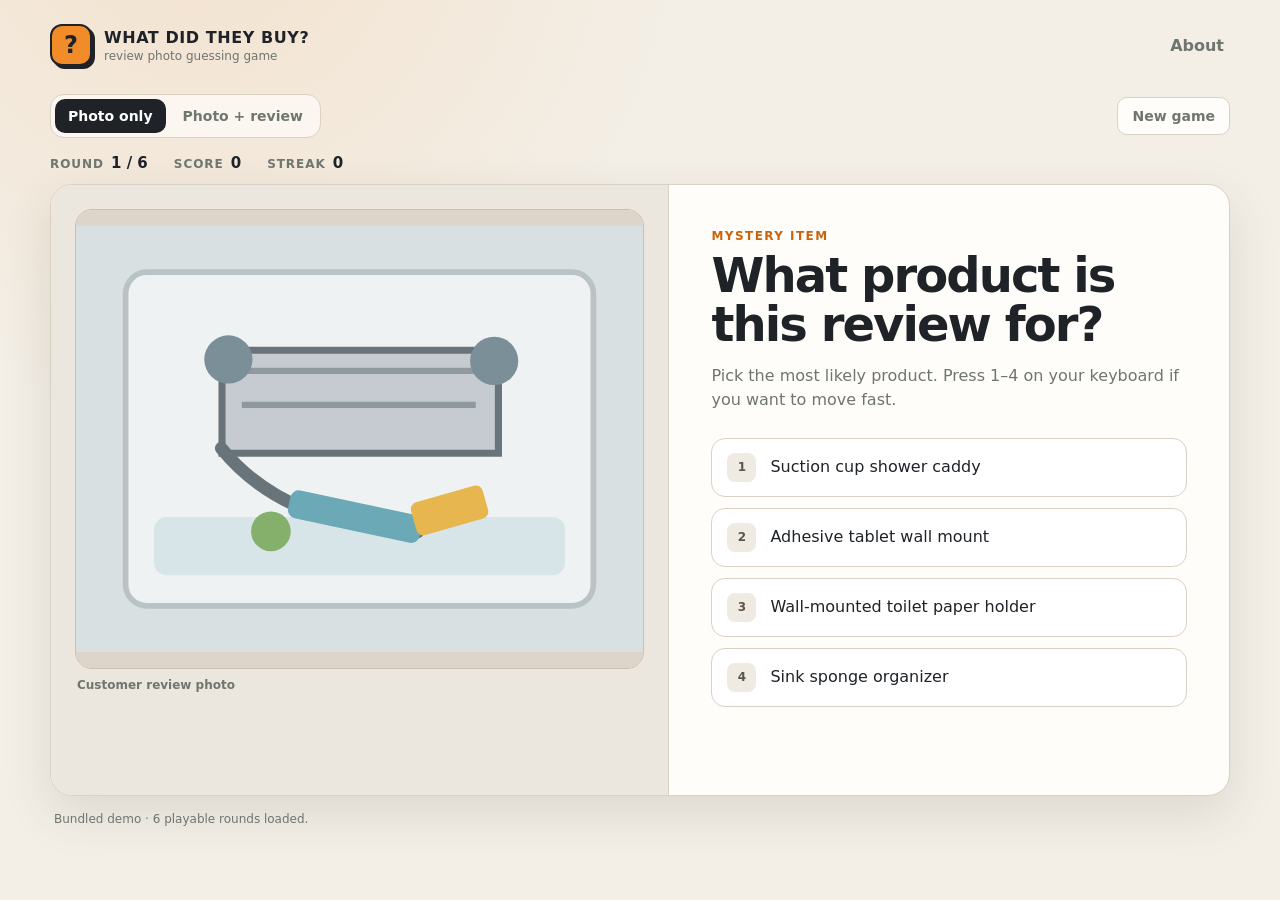
==== index.html @ da767795 "Build playable review photo guessing game" ====
<!doctype html>
<html lang="en">
<head>
  <meta charset="utf-8">
  <meta name="viewport" content="width=device-width, initial-scale=1">
  <meta name="description" content="Guess the product from a mysterious customer review photo.">
  <title>What Did They Buy?</title>
  <link rel="stylesheet" href="styles.css">
</head>
<body>
  <div class="page-shell">
    <header class="site-header">
      <a class="brand" href="./" aria-label="What Did They Buy? home">
        <span class="brand-mark" aria-hidden="true">?</span>
        <span>
          <strong>WHAT DID THEY BUY?</strong>
          <small>review photo guessing game</small>
        </span>
      </a>
      <button class="text-button" id="aboutButton" type="button">About</button>
    </header>

    <main>
      <section class="game-toolbar" aria-label="Game controls">
        <div class="mode-switch" role="group" aria-label="Clue mode">
          <button class="mode-button is-active" type="button" data-mode="photo">Photo only</button>
          <button class="mode-button" type="button" data-mode="review">Photo + review</button>
        </div>
        <button class="secondary-button" id="newGameButton" type="button">New game</button>
      </section>

      <section class="status-row" aria-label="Game status">
        <div><span class="status-label">Round</span><strong id="roundStatus">1 / 6</strong></div>
        <div><span class="status-label">Score</span><strong id="scoreStatus">0</strong></div>
        <div><span class="status-label">Streak</span><strong id="streakStatus">0</strong></div>
      </section>

      <section class="game-card" id="gameCard">
        <div class="loading-state" id="loadingState">Loading mystery photos…</div>

        <div class="game-content" id="gameContent" hidden>
          <div class="photo-column">
            <div class="photo-frame" id="photoFrame">
              <img id="reviewImage" alt="Customer review photo">
              <div class="photo-fallback" id="photoFallback" hidden>
                <strong>Photo unavailable</strong>
                <span>This round can still be answered from the choices.</span>
              </div>
            </div>
            <p class="photo-caption">Customer review photo</p>

            <article class="review-clue" id="reviewClue" hidden>
              <div class="stars" id="clueStars" aria-label="Review rating"></div>
              <strong id="clueTitle"></strong>
              <p id="clueText"></p>
            </article>
          </div>

          <div class="answer-column">
            <p class="eyebrow">Mystery item</p>
            <h1>What product is this review for?</h1>
            <p class="instruction">Pick the most likely product. Press 1–4 on your keyboard if you want to move fast.</p>
            <div class="choices" id="choices" role="group" aria-label="Product choices"></div>

            <article class="reveal-card" id="revealCard" hidden aria-live="polite">
              <div class="reveal-result">
                <span class="result-badge" id="resultBadge"></span>
                <span id="pointsAwarded"></span>
              </div>
              <h2 id="productTitle"></h2>
              <div class="product-meta" id="productMeta"></div>
              <div class="review-copy">
                <div class="stars" id="revealStars"></div>
                <strong id="reviewTitle"></strong>
                <p id="reviewText"></p>
              </div>
              <a class="source-link" id="sourceLink" target="_blank" rel="noopener noreferrer" hidden>View product source</a>
              <button class="primary-button" id="nextButton" type="button">Next round</button>
            </article>
          </div>
        </div>
      </section>

      <section class="finish-card" id="finishCard" hidden>
        <p class="eyebrow">Game over</p>
        <h2 id="finishHeadline">Nice work.</h2>
        <p id="finishSummary"></p>
        <div class="finish-score"><strong id="finishScore">0</strong><span>points</span></div>
        <button class="primary-button" id="playAgainButton" type="button">Play again</button>
      </section>

      <p class="dataset-note" id="datasetNote"></p>
    </main>
  </div>

  <dialog class="about-dialog" id="aboutDialog">
    <button class="dialog-close" id="closeAboutButton" type="button" aria-label="Close">×</button>
    <p class="eyebrow">About the game</p>
    <h2>What Did They Buy?</h2>
    <p>Guess products from customer review photos. The bundled demo uses original mock images. A local dataset builder can turn image-bearing Amazon Reviews 2023 records into game rounds without live-scraping Amazon.</p>
    <p>This project is not affiliated with or endorsed by Amazon. Review images and metadata from third-party datasets may have separate rights and usage restrictions. Check those terms before publishing a dataset-backed deployment.</p>
  </dialog>

  <noscript>This game needs JavaScript enabled.</noscript>
  <script src="app.js" defer></script>
</body>
</html>
---- styles.css ----
:root {
  --bg: #f3efe7;
  --panel: #fffdf9;
  --ink: #1f2328;
  --muted: #6f756f;
  --line: #d9d1c4;
  --orange: #f28c28;
  --orange-dark: #c9640d;
  --green: #2f7d4b;
  --red: #b9473f;
  --shadow: 0 18px 50px rgba(55, 41, 25, 0.12);
  --radius: 22px;
  color-scheme: light;
}

* { box-sizing: border-box; }

html { min-width: 320px; }

body {
  margin: 0;
  min-height: 100vh;
  background:
    radial-gradient(circle at 15% -10%, rgba(242, 140, 40, 0.13), transparent 32rem),
    var(--bg);
  color: var(--ink);
  font-family: Inter, ui-sans-serif, system-ui, -apple-system, BlinkMacSystemFont, "Segoe UI", sans-serif;
}

button, a { -webkit-tap-highlight-color: transparent; }
button { font: inherit; }

button:focus-visible,
a:focus-visible {
  outline: 3px solid rgba(242, 140, 40, 0.4);
  outline-offset: 3px;
}

.page-shell {
  width: min(1180px, calc(100% - 32px));
  margin: 0 auto;
  padding: 24px 0 56px;
}

.site-header,
.game-toolbar,
.status-row {
  display: flex;
  align-items: center;
  justify-content: space-between;
  gap: 16px;
}

.site-header { margin-bottom: 28px; }

.brand {
  display: inline-flex;
  align-items: center;
  gap: 12px;
  color: inherit;
  text-decoration: none;
}

.brand-mark {
  display: grid;
  width: 42px;
  height: 42px;
  place-items: center;
  border: 2px solid var(--ink);
  border-radius: 12px;
  background: var(--orange);
  box-shadow: 3px 3px 0 var(--ink);
  font-size: 24px;
  font-weight: 900;
}

.brand strong,
.brand small { display: block; }
.brand strong { letter-spacing: 0.035em; }
.brand small { margin-top: 2px; color: var(--muted); font-size: 12px; }

.text-button,
.mode-button,
.secondary-button,
.primary-button,
.choice-button {
  border: 0;
  cursor: pointer;
}

.text-button {
  background: transparent;
  color: var(--muted);
  font-weight: 700;
}

.text-button:hover { color: var(--ink); }

.game-toolbar {
  margin-bottom: 16px;
}

.mode-switch {
  display: inline-flex;
  gap: 4px;
  padding: 4px;
  border: 1px solid var(--line);
  border-radius: 14px;
  background: rgba(255, 253, 249, 0.7);
}

.mode-button,
.secondary-button {
  border-radius: 10px;
  background: transparent;
  color: var(--muted);
  font-size: 14px;
  font-weight: 800;
}

.mode-button { padding: 9px 13px; }
.mode-button.is-active { background: var(--ink); color: white; }

.secondary-button {
  padding: 10px 14px;
  border: 1px solid var(--line);
  background: var(--panel);
}
.secondary-button:hover { border-color: #bdb3a3; color: var(--ink); }

.status-row {
  justify-content: flex-start;
  margin: 0 0 12px;
  gap: 26px;
}

.status-row > div { display: flex; gap: 7px; align-items: baseline; }
.status-label { color: var(--muted); font-size: 12px; font-weight: 800; text-transform: uppercase; letter-spacing: 0.08em; }
.status-row strong { font-size: 15px; }

.game-card,
.finish-card {
  border: 1px solid var(--line);
  border-radius: var(--radius);
  background: var(--panel);
  box-shadow: var(--shadow);
}

.game-card { min-height: 610px; overflow: hidden; }
.loading-state { display: grid; min-height: 610px; place-items: center; color: var(--muted); font-weight: 700; }

.game-content {
  display: grid;
  grid-template-columns: minmax(0, 1.05fr) minmax(340px, 0.95fr);
  min-height: 610px;
}

.photo-column {
  padding: 24px;
  border-right: 1px solid var(--line);
  background: #ece7de;
}

.photo-frame {
  position: relative;
  display: grid;
  min-height: 460px;
  max-height: 560px;
  overflow: hidden;
  place-items: center;
  border: 1px solid #c9c0b3;
  border-radius: 17px;
  background: #d8d1c7;
}

.photo-frame img {
  display: block;
  width: 100%;
  height: 100%;
  max-height: 560px;
  object-fit: contain;
  background: #ddd5c9;
}

.photo-fallback {
  padding: 36px;
  text-align: center;
  color: var(--muted);
}
.photo-fallback strong,
.photo-fallback span { display: block; }
.photo-fallback strong { margin-bottom: 6px; color: var(--ink); }

.photo-caption {
  margin: 9px 2px 0;
  color: var(--muted);
  font-size: 12px;
  font-weight: 700;
}

.review-clue {
  margin-top: 16px;
  padding: 15px 16px;
  border: 1px solid var(--line);
  border-radius: 14px;
  background: var(--panel);
}
.review-clue strong { display: block; margin: 5px 0; }
.review-clue p { margin: 0; color: #4f554f; line-height: 1.45; }

.answer-column {
  display: flex;
  flex-direction: column;
  padding: 44px 42px 36px;
}

.eyebrow {
  margin: 0 0 8px;
  color: var(--orange-dark);
  font-size: 12px;
  font-weight: 900;
  letter-spacing: 0.12em;
  text-transform: uppercase;
}

h1, h2, p { overflow-wrap: anywhere; }
h1 { max-width: 520px; margin: 0; font-size: clamp(30px, 4vw, 48px); line-height: 1.02; letter-spacing: -0.04em; }
.instruction { margin: 15px 0 26px; color: var(--muted); line-height: 1.5; }

.choices {
  display: grid;
  gap: 11px;
}

.choice-button {
  display: grid;
  grid-template-columns: 32px 1fr;
  gap: 11px;
  width: 100%;
  align-items: center;
  padding: 14px 15px;
  border: 1px solid var(--line);
  border-radius: 14px;
  background: white;
  color: var(--ink);
  text-align: left;
  line-height: 1.3;
  transition: transform 120ms ease, border-color 120ms ease, background 120ms ease;
}
.choice-button:hover:not(:disabled) { transform: translateY(-1px); border-color: #ad9d89; background: #fffaf3; }
.choice-button:disabled { cursor: default; }
.choice-key {
  display: grid;
  width: 29px;
  height: 29px;
  place-items: center;
  border-radius: 8px;
  background: #f0ebe2;
  color: #5d554b;
  font-size: 12px;
  font-weight: 900;
}
.choice-button.is-correct { border-color: rgba(47, 125, 75, 0.55); background: rgba(47, 125, 75, 0.09); }
.choice-button.is-correct .choice-key { background: var(--green); color: white; }
.choice-button.is-wrong { border-color: rgba(185, 71, 63, 0.55); background: rgba(185, 71, 63, 0.08); }
.choice-button.is-wrong .choice-key { background: var(--red); color: white; }

.reveal-card {
  margin-top: 22px;
  padding-top: 22px;
  border-top: 1px solid var(--line);
}
.reveal-result { display: flex; justify-content: space-between; align-items: center; gap: 12px; color: var(--muted); font-size: 13px; font-weight: 800; }
.result-badge { display: inline-flex; padding: 5px 9px; border-radius: 999px; background: var(--ink); color: white; }
.result-badge.correct { background: var(--green); }
.result-badge.wrong { background: var(--red); }
.reveal-card h2 { margin: 12px 0 5px; font-size: 24px; line-height: 1.15; }
.product-meta { color: var(--muted); font-size: 13px; }
.review-copy { margin: 16px 0 18px; padding: 14px 16px; border-radius: 13px; background: #f6f2eb; }
.review-copy strong { display: block; margin: 5px 0; }
.review-copy p { margin: 0; color: #4f554f; line-height: 1.45; }
.stars { color: #d56d00; font-size: 15px; letter-spacing: 0.04em; }
.source-link { display: inline-block; margin: 0 0 16px; color: var(--orange-dark); font-size: 13px; font-weight: 800; }

.primary-button {
  width: 100%;
  padding: 13px 18px;
  border-radius: 12px;
  background: var(--orange);
  color: #21170d;
  box-shadow: 0 3px 0 #b95d08;
  font-weight: 900;
}
.primary-button:hover { background: #f69b3d; }
.primary-button:active { transform: translateY(2px); box-shadow: 0 1px 0 #b95d08; }

.finish-card {
  min-height: 430px;
  padding: 58px 32px;
  text-align: center;
}
.finish-card h2 { margin: 0; font-size: clamp(34px, 7vw, 58px); letter-spacing: -0.04em; }
.finish-card > p:not(.eyebrow) { color: var(--muted); }
.finish-score { margin: 30px 0; }
.finish-score strong, .finish-score span { display: block; }
.finish-score strong { font-size: 72px; line-height: 1; }
.finish-score span { margin-top: 6px; color: var(--muted); font-weight: 700; }
.finish-card .primary-button { max-width: 320px; }

.dataset-note { margin: 16px 4px 0; color: var(--muted); font-size: 12px; }

.about-dialog {
  width: min(560px, calc(100% - 32px));
  padding: 28px;
  border: 1px solid var(--line);
  border-radius: 20px;
  background: var(--panel);
  color: var(--ink);
  box-shadow: var(--shadow);
}
.about-dialog::backdrop { background: rgba(24, 20, 15, 0.55); backdrop-filter: blur(3px); }
.about-dialog h2 { margin: 0 0 12px; font-size: 34px; }
.about-dialog p:not(.eyebrow) { color: #555b55; line-height: 1.55; }
.dialog-close {
  position: absolute;
  top: 14px;
  right: 14px;
  width: 34px;
  height: 34px;
  border: 0;
  border-radius: 9px;
  background: #eee8de;
  cursor: pointer;
  font-size: 24px;
  line-height: 1;
}

[hidden] { display: none !important; }

@media (max-width: 820px) {
  .page-shell { width: min(100% - 20px, 680px); padding-top: 14px; }
  .site-header { margin-bottom: 18px; }
  .brand strong { font-size: 14px; }
  .brand small { font-size: 11px; }
  .game-toolbar { align-items: stretch; }
  .mode-switch { flex: 1; }
  .mode-button { flex: 1; }
  .status-row { justify-content: space-between; padding: 0 3px; gap: 8px; }
  .status-row > div { display: block; }
  .status-label, .status-row strong { display: block; }
  .status-row strong { margin-top: 2px; }
  .game-card { min-height: 0; }
  .game-content { grid-template-columns: 1fr; }
  .photo-column { padding: 14px; border-right: 0; border-bottom: 1px solid var(--line); }
  .photo-frame { min-height: 300px; max-height: 58vh; }
  .photo-frame img { max-height: 58vh; }
  .answer-column { padding: 28px 20px 26px; }
  h1 { font-size: 34px; }
  .instruction { margin-bottom: 20px; }
}

@media (max-width: 480px) {
  .site-header .text-button { font-size: 13px; }
  .brand-mark { width: 38px; height: 38px; }
  .game-toolbar { gap: 8px; }
  .secondary-button { padding-inline: 10px; }
  .mode-button { padding-inline: 8px; font-size: 12px; }
  .photo-frame { min-height: 260px; }
  .choice-button { padding: 12px; }
}
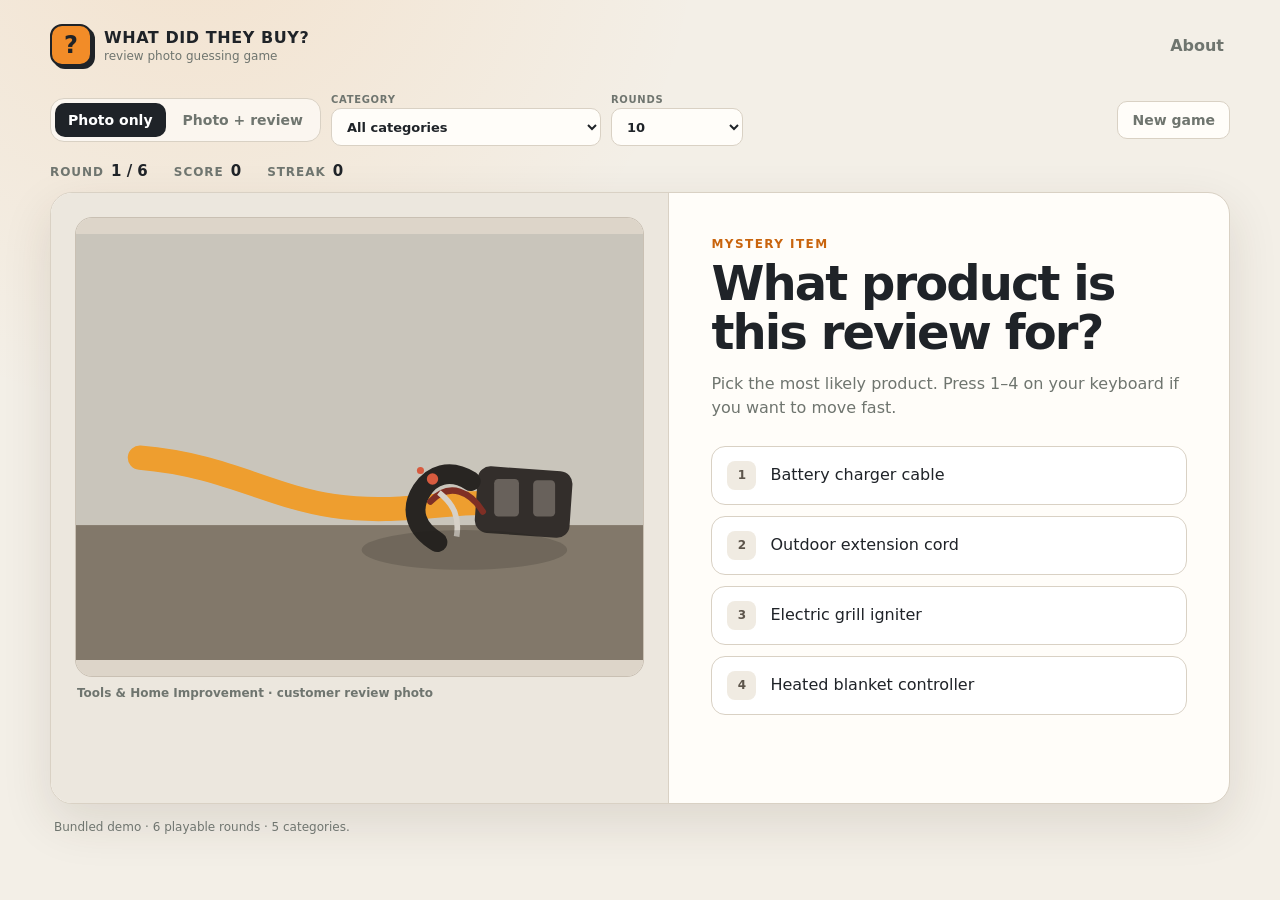
==== commit 45df8672: "Add real-data pack pipeline and game controls" ====
--- a/index.html
+++ b/index.html
@@ -6,6 +6,7 @@
   <meta name="description" content="Guess the product from a mysterious customer review photo.">
   <title>What Did They Buy?</title>
   <link rel="stylesheet" href="styles.css">
+  <link rel="stylesheet" href="controls.css">
 </head>
 <body>
   <div class="page-shell">
@@ -22,9 +23,29 @@
 
     <main>
       <section class="game-toolbar" aria-label="Game controls">
-        <div class="mode-switch" role="group" aria-label="Clue mode">
-          <button class="mode-button is-active" type="button" data-mode="photo">Photo only</button>
-          <button class="mode-button" type="button" data-mode="review">Photo + review</button>
+        <div class="toolbar-controls">
+          <div class="mode-switch" role="group" aria-label="Clue mode">
+            <button class="mode-button is-active" type="button" data-mode="photo">Photo only</button>
+            <button class="mode-button" type="button" data-mode="review">Photo + review</button>
+          </div>
+
+          <label class="select-control">
+            <span>Category</span>
+            <select id="categorySelect" aria-label="Product category">
+              <option value="all">All categories</option>
+            </select>
+          </label>
+
+          <label class="select-control">
+            <span>Rounds</span>
+            <select id="roundCountSelect" aria-label="Number of rounds">
+              <option value="5">5</option>
+              <option value="10" selected>10</option>
+              <option value="20">20</option>
+              <option value="50">50</option>
+              <option value="all">All</option>
+            </select>
+          </label>
         </div>
         <button class="secondary-button" id="newGameButton" type="button">New game</button>
       </section>
@@ -44,10 +65,11 @@
               <img id="reviewImage" alt="Customer review photo">
               <div class="photo-fallback" id="photoFallback" hidden>
                 <strong>Photo unavailable</strong>
-                <span>This round can still be answered from the choices.</span>
+                <span>This image disappeared from its source.</span>
+                <button class="secondary-button fallback-skip" id="skipBrokenButton" type="button">Skip this round</button>
               </div>
             </div>
-            <p class="photo-caption">Customer review photo</p>
+            <p class="photo-caption" id="photoCaption">Customer review photo</p>
 
             <article class="review-clue" id="reviewClue" hidden>
               <div class="stars" id="clueStars" aria-label="Review rating"></div>
@@ -97,7 +119,7 @@
     <button class="dialog-close" id="closeAboutButton" type="button" aria-label="Close">×</button>
     <p class="eyebrow">About the game</p>
     <h2>What Did They Buy?</h2>
-    <p>Guess products from customer review photos. The bundled demo uses original mock images. A local dataset builder can turn image-bearing Amazon Reviews 2023 records into game rounds without live-scraping Amazon.</p>
+    <p>Guess products from customer review photos. The bundled demo uses original mock images. The data tools can turn image-bearing Amazon Reviews 2023 records into game rounds without live-scraping Amazon.</p>
     <p>This project is not affiliated with or endorsed by Amazon. Review images and metadata from third-party datasets may have separate rights and usage restrictions. Check those terms before publishing a dataset-backed deployment.</p>
   </dialog>
 
--- a/controls.css
+++ b/controls.css
@@ -0,0 +1,87 @@
+.toolbar-controls {
+  display: flex;
+  align-items: center;
+  gap: 10px;
+  min-width: 0;
+  flex-wrap: wrap;
+}
+
+.select-control {
+  display: inline-grid;
+  gap: 3px;
+  color: var(--muted);
+  font-size: 10px;
+  font-weight: 900;
+  letter-spacing: 0.07em;
+  text-transform: uppercase;
+}
+
+.select-control select {
+  min-width: 132px;
+  height: 38px;
+  padding: 0 34px 0 11px;
+  border: 1px solid var(--line);
+  border-radius: 10px;
+  background: var(--panel);
+  color: var(--ink);
+  font: inherit;
+  font-size: 13px;
+  font-weight: 750;
+  letter-spacing: 0;
+  text-transform: none;
+  cursor: pointer;
+}
+
+.select-control select:focus-visible {
+  outline: 3px solid rgba(242, 140, 40, 0.4);
+  outline-offset: 2px;
+}
+
+.fallback-skip {
+  display: inline-block;
+  margin-top: 18px;
+  color: var(--ink);
+}
+
+.photo-caption {
+  min-height: 1.3em;
+}
+
+@media (max-width: 820px) {
+  .game-toolbar {
+    flex-direction: column;
+  }
+
+  .toolbar-controls {
+    width: 100%;
+    align-items: end;
+  }
+
+  .mode-switch {
+    min-height: 42px;
+  }
+
+  .select-control {
+    flex: 1 1 130px;
+  }
+
+  .select-control select {
+    width: 100%;
+  }
+
+  #newGameButton {
+    width: 100%;
+  }
+}
+
+@media (max-width: 520px) {
+  .toolbar-controls {
+    display: grid;
+    grid-template-columns: 1fr 1fr;
+  }
+
+  .mode-switch {
+    grid-column: 1 / -1;
+    width: 100%;
+  }
+}
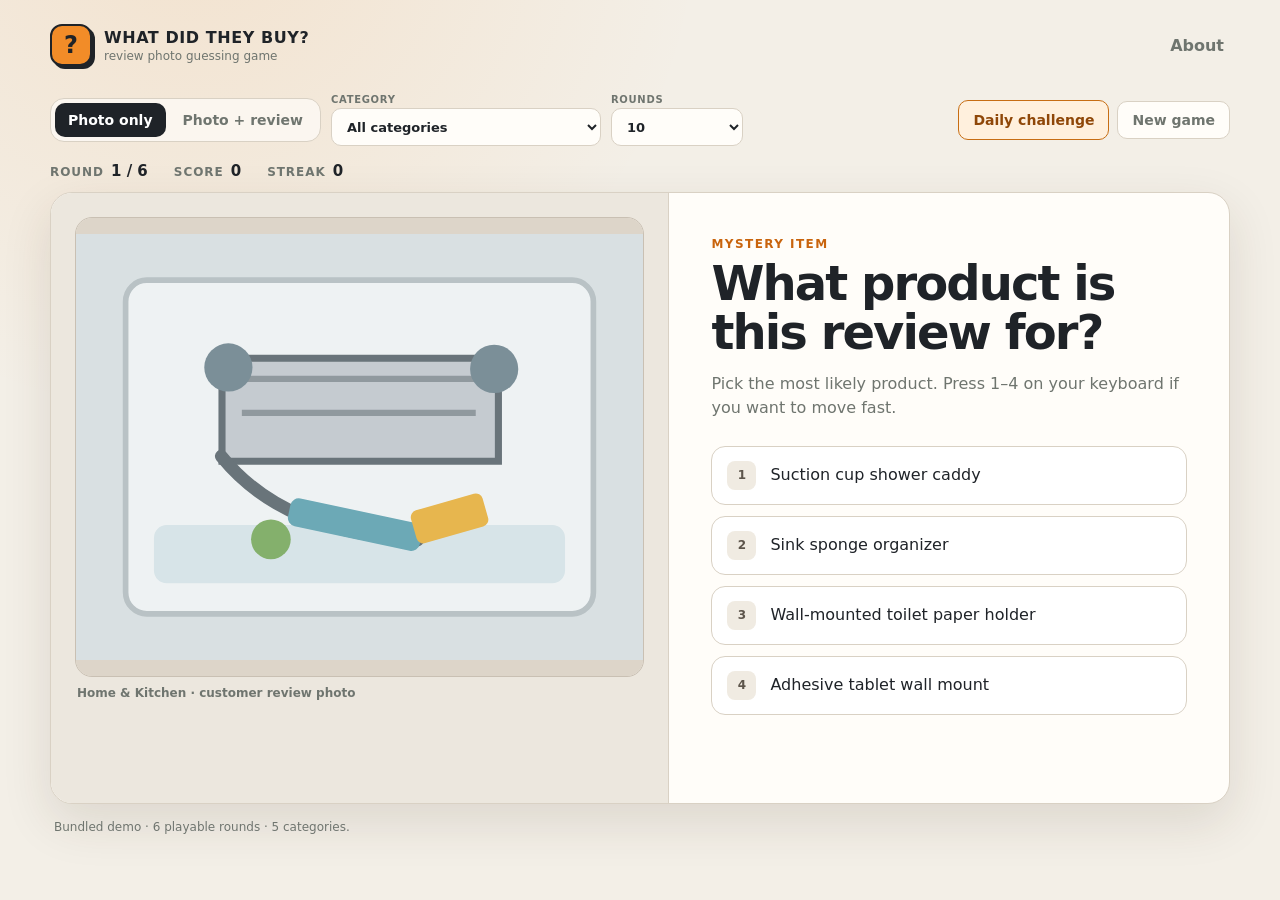
==== commit c1fe317a: "Add deterministic daily challenge and sharing" ====
--- a/index.html
+++ b/index.html
@@ -7,6 +7,7 @@
   <title>What Did They Buy?</title>
   <link rel="stylesheet" href="styles.css">
   <link rel="stylesheet" href="controls.css">
+  <link rel="stylesheet" href="daily.css">
 </head>
 <body>
   <div class="page-shell">
@@ -47,8 +48,16 @@
             </select>
           </label>
         </div>
-        <button class="secondary-button" id="newGameButton" type="button">New game</button>
+        <div class="toolbar-actions">
+          <button class="daily-button" id="dailyButton" type="button">Daily challenge</button>
+          <button class="secondary-button" id="newGameButton" type="button">New game</button>
+        </div>
       </section>
+
+      <div class="challenge-banner" id="challengeBanner" hidden>
+        <strong id="challengeTitle">Daily challenge</strong>
+        <span id="challengeDate"></span>
+      </div>
 
       <section class="status-row" aria-label="Game status">
         <div><span class="status-label">Round</span><strong id="roundStatus">1 / 6</strong></div>
@@ -108,7 +117,12 @@
         <h2 id="finishHeadline">Nice work.</h2>
         <p id="finishSummary"></p>
         <div class="finish-score"><strong id="finishScore">0</strong><span>points</span></div>
-        <button class="primary-button" id="playAgainButton" type="button">Play again</button>
+        <div class="result-squares" id="resultSquares" hidden aria-label="Daily challenge results"></div>
+        <div class="finish-actions">
+          <button class="primary-button" id="playAgainButton" type="button">Play again</button>
+          <button class="secondary-button share-button" id="shareButton" type="button" hidden>Share daily result</button>
+        </div>
+        <p class="share-status" id="shareStatus" role="status"></p>
       </section>
 
       <p class="dataset-note" id="datasetNote"></p>
@@ -119,11 +133,13 @@
     <button class="dialog-close" id="closeAboutButton" type="button" aria-label="Close">×</button>
     <p class="eyebrow">About the game</p>
     <h2>What Did They Buy?</h2>
-    <p>Guess products from customer review photos. The bundled demo uses original mock images. The data tools can turn image-bearing Amazon Reviews 2023 records into game rounds without live-scraping Amazon.</p>
+    <p>Guess products from customer review photos. The daily challenge selects the same five rounds and answer order for everyone using the same dataset and UTC date.</p>
+    <p>The bundled demo uses original mock images. The data tools can turn image-bearing Amazon Reviews 2023 records into game rounds without live-scraping Amazon.</p>
     <p>This project is not affiliated with or endorsed by Amazon. Review images and metadata from third-party datasets may have separate rights and usage restrictions. Check those terms before publishing a dataset-backed deployment.</p>
   </dialog>
 
   <noscript>This game needs JavaScript enabled.</noscript>
+  <script src="game-core.js"></script>
   <script src="app.js" defer></script>
 </body>
 </html>
--- a/daily.css
+++ b/daily.css
@@ -0,0 +1,124 @@
+.toolbar-actions {
+  display: flex;
+  align-items: center;
+  gap: 8px;
+}
+
+.daily-button {
+  min-height: 40px;
+  padding: 9px 14px;
+  border: 1px solid #c76d13;
+  border-radius: 10px;
+  background: #fff0dd;
+  color: #8f4708;
+  cursor: pointer;
+  font: inherit;
+  font-size: 14px;
+  font-weight: 900;
+}
+
+.daily-button:hover,
+.daily-button.is-active {
+  background: var(--orange);
+  color: #21170d;
+}
+
+.challenge-banner {
+  display: flex;
+  align-items: center;
+  justify-content: space-between;
+  gap: 12px;
+  margin: 0 0 12px;
+  padding: 9px 13px;
+  border: 1px solid rgba(242, 140, 40, 0.45);
+  border-radius: 12px;
+  background: rgba(242, 140, 40, 0.1);
+  font-size: 13px;
+}
+
+.challenge-banner strong {
+  color: var(--orange-dark);
+}
+
+.challenge-banner span {
+  color: var(--muted);
+  font-weight: 800;
+}
+
+.mode-button:disabled,
+.select-control select:disabled {
+  cursor: not-allowed;
+  opacity: 0.55;
+}
+
+.result-squares {
+  margin: -8px auto 28px;
+  font-size: clamp(30px, 7vw, 44px);
+  letter-spacing: 0.08em;
+  line-height: 1.2;
+}
+
+.finish-actions {
+  display: flex;
+  width: min(680px, 100%);
+  margin: 0 auto;
+  gap: 10px;
+  justify-content: center;
+}
+
+.finish-actions .primary-button,
+.finish-actions .share-button {
+  flex: 1 1 0;
+  max-width: 320px;
+}
+
+.share-button {
+  padding: 13px 18px;
+  border: 1px solid var(--line);
+  border-radius: 12px;
+  background: var(--panel);
+  color: var(--ink);
+  cursor: pointer;
+  font-weight: 900;
+}
+
+.share-button:hover {
+  border-color: #b9aa94;
+  background: #fffaf3;
+}
+
+.share-status {
+  min-height: 1.4em;
+  margin: 14px 0 0;
+  color: var(--muted);
+  font-size: 13px;
+  font-weight: 700;
+}
+
+@media (max-width: 820px) {
+  .toolbar-actions {
+    width: 100%;
+  }
+
+  .toolbar-actions > button {
+    flex: 1 1 0;
+  }
+}
+
+@media (max-width: 520px) {
+  .finish-actions {
+    flex-direction: column;
+  }
+
+  .finish-actions .primary-button,
+  .finish-actions .share-button {
+    width: 100%;
+    max-width: none;
+  }
+
+  .challenge-banner {
+    align-items: flex-start;
+    flex-direction: column;
+    gap: 2px;
+  }
+}
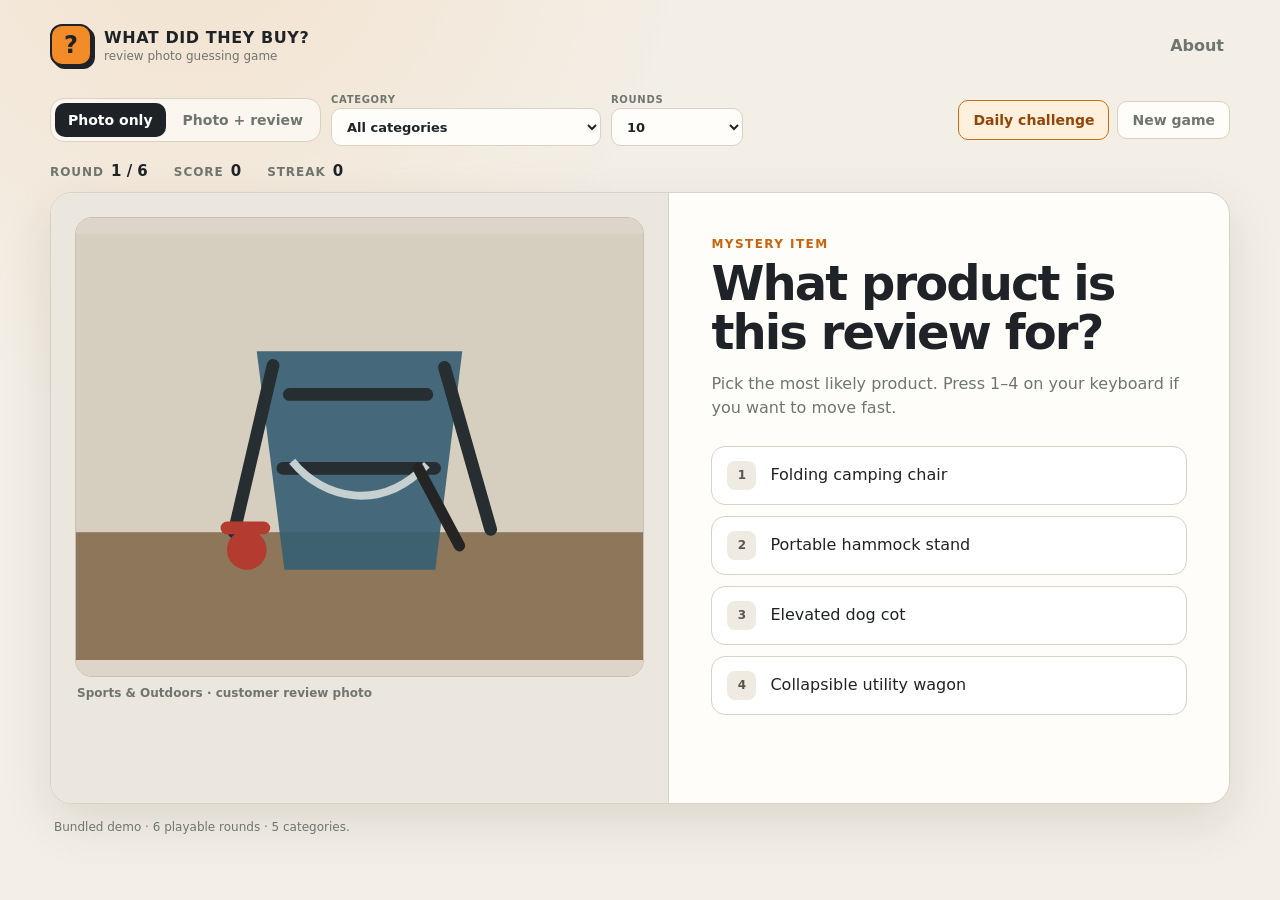
==== commit 449e5e9d: "Load dataset loader before game app" ====
--- a/index.html
+++ b/index.html
@@ -140,6 +140,7 @@
 
   <noscript>This game needs JavaScript enabled.</noscript>
   <script src="game-core.js"></script>
+  <script src="dataset-loader.js"></script>
   <script src="app.js" defer></script>
 </body>
 </html>
